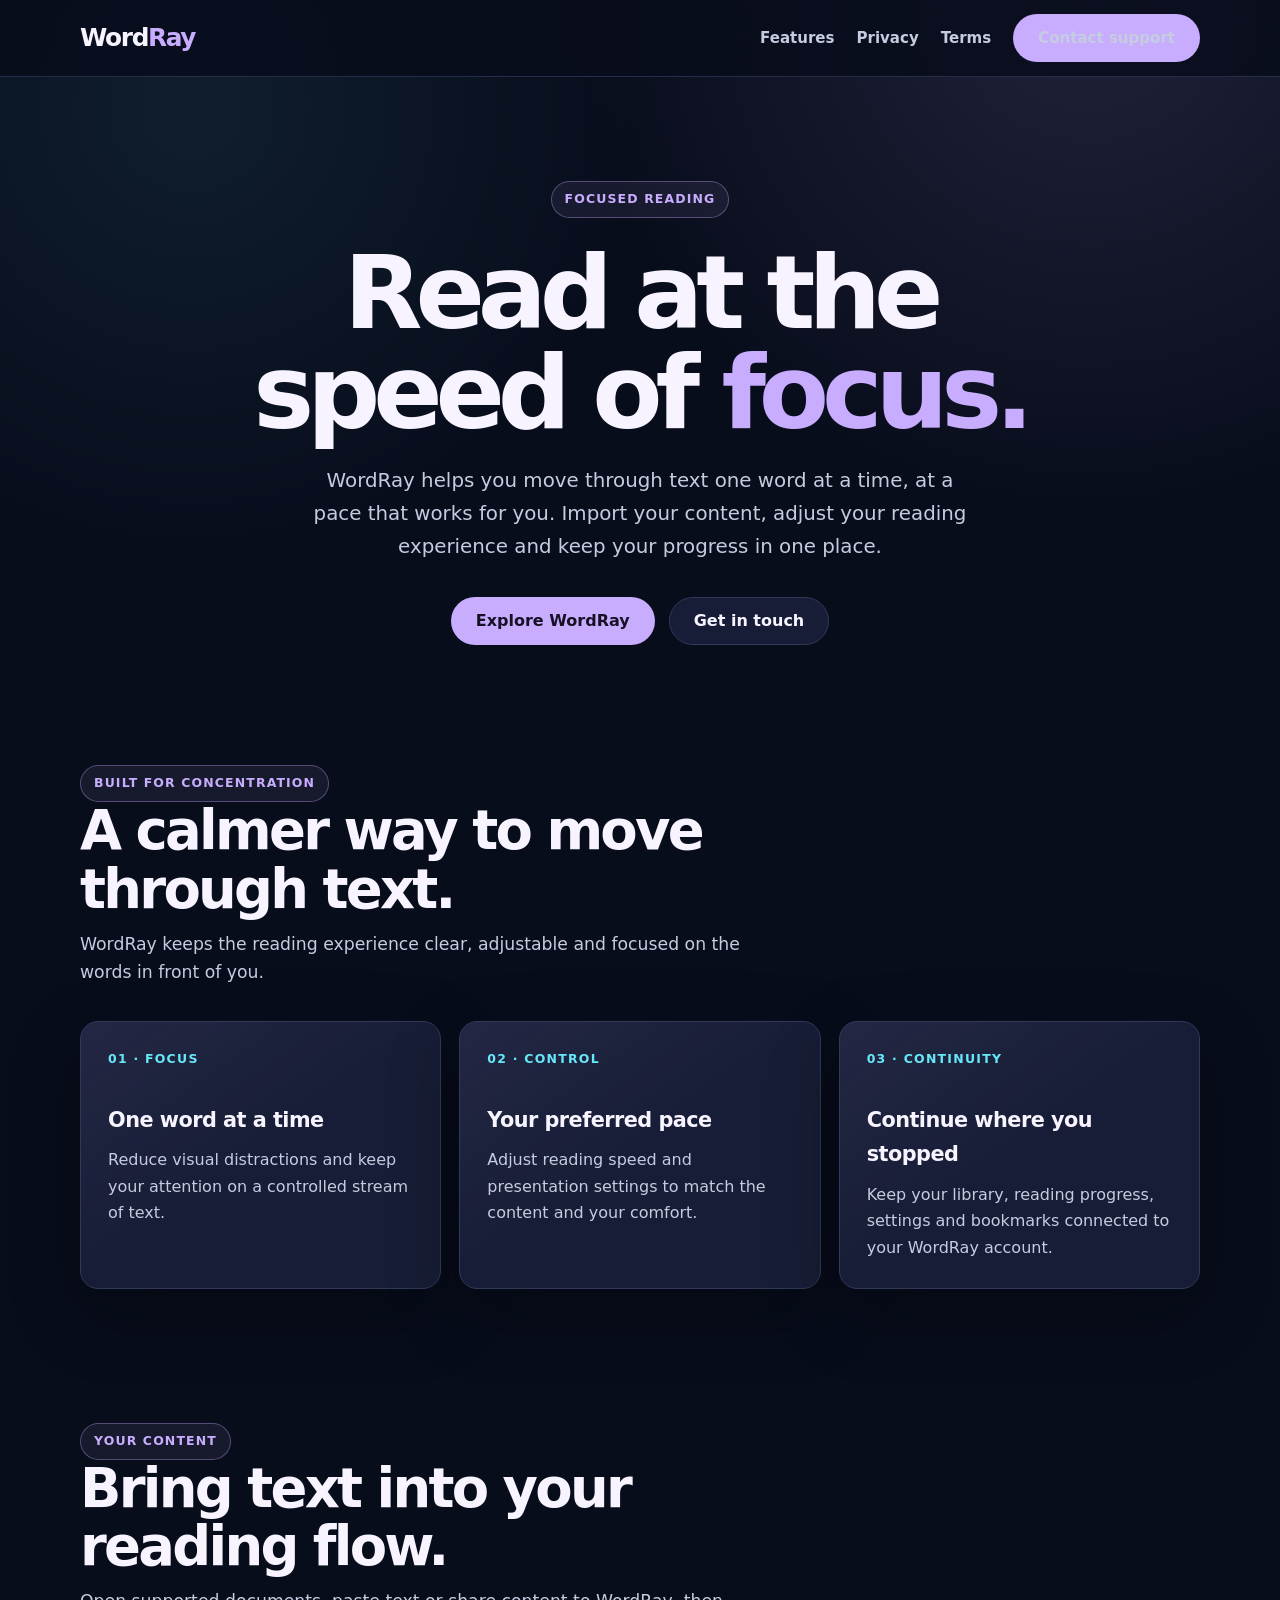
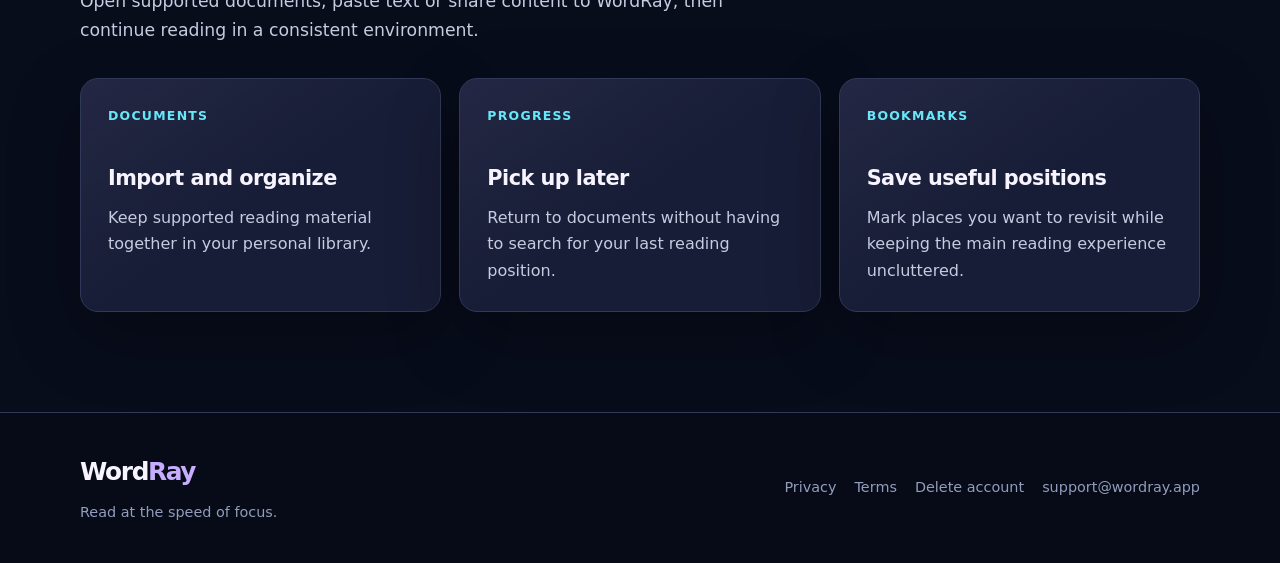
==== index.html @ e5bb1f6f "Add WordRay website and legal pages" ====
<!doctype html>
<html lang="en">
  <head>
    <meta charset="utf-8">
    <meta name="viewport" content="width=device-width, initial-scale=1">

    <title>WordRay — Read at the speed of focus</title>

    <meta
      name="description"
      content="WordRay is a focused reading app that helps you move through text one word at a time, at your preferred pace."
    >

    <meta name="theme-color" content="#080d1c">

    <meta property="og:type" content="website">
    <meta property="og:title" content="WordRay">
    <meta
      property="og:description"
      content="Read at the speed of focus."
    >
    <meta property="og:url" content="https://wordray.app/">

    <link rel="canonical" href="https://wordray.app/">
    <link rel="stylesheet" href="/assets/styles.css">
  </head>

  <body>
    <header class="site-header">
      <div class="container navigation">
        <a class="brand" href="/" aria-label="WordRay home">
          Word<span>Ray</span>
        </a>

        <nav class="navigation-links" aria-label="Main navigation">
          <a href="#features">Features</a>
          <a href="/privacy/">Privacy</a>
          <a href="/terms/">Terms</a>
          <a class="button" href="mailto:support@wordray.app">
            Contact support
          </a>
        </nav>
      </div>
    </header>

    <main>
      <section class="hero">
        <div class="container">
          <div class="eyebrow">Focused reading</div>

          <h1>
            Read at the speed of <span>focus.</span>
          </h1>

          <p class="hero-description">
            WordRay helps you move through text one word at a time,
            at a pace that works for you. Import your content, adjust
            your reading experience and keep your progress in one place.
          </p>

          <div class="hero-actions">
            <a class="button" href="#features">
              Explore WordRay
            </a>

            <a class="button button-secondary" href="mailto:support@wordray.app">
              Get in touch
            </a>
          </div>
        </div>
      </section>

      <section class="feature-section" id="features">
        <div class="container">
          <div class="section-heading">
            <div class="eyebrow">Built for concentration</div>

            <h2>A calmer way to move through text.</h2>

            <p>
              WordRay keeps the reading experience clear, adjustable and
              focused on the words in front of you.
            </p>
          </div>

          <div class="feature-grid">
            <article class="feature-card">
              <div class="feature-number">01 · FOCUS</div>

              <h3>One word at a time</h3>

              <p>
                Reduce visual distractions and keep your attention on a
                controlled stream of text.
              </p>
            </article>

            <article class="feature-card">
              <div class="feature-number">02 · CONTROL</div>

              <h3>Your preferred pace</h3>

              <p>
                Adjust reading speed and presentation settings to match the
                content and your comfort.
              </p>
            </article>

            <article class="feature-card">
              <div class="feature-number">03 · CONTINUITY</div>

              <h3>Continue where you stopped</h3>

              <p>
                Keep your library, reading progress, settings and bookmarks
                connected to your WordRay account.
              </p>
            </article>
          </div>
        </div>
      </section>

      <section class="feature-section">
        <div class="container">
          <div class="section-heading">
            <div class="eyebrow">Your content</div>

            <h2>Bring text into your reading flow.</h2>

            <p>
              Open supported documents, paste text or share content to
              WordRay, then continue reading in a consistent environment.
            </p>
          </div>

          <div class="feature-grid">
            <article class="feature-card">
              <div class="feature-number">DOCUMENTS</div>

              <h3>Import and organize</h3>

              <p>
                Keep supported reading material together in your personal
                library.
              </p>
            </article>

            <article class="feature-card">
              <div class="feature-number">PROGRESS</div>

              <h3>Pick up later</h3>

              <p>
                Return to documents without having to search for your last
                reading position.
              </p>
            </article>

            <article class="feature-card">
              <div class="feature-number">BOOKMARKS</div>

              <h3>Save useful positions</h3>

              <p>
                Mark places you want to revisit while keeping the main reading
                experience uncluttered.
              </p>
            </article>
          </div>
        </div>
      </section>
    </main>

    <footer class="site-footer">
      <div class="container footer-inner">
        <div class="footer-brand">
          <a class="brand" href="/">
            Word<span>Ray</span>
          </a>

          <p>Read at the speed of focus.</p>
        </div>

        <nav class="footer-links" aria-label="Legal and support">
          <a href="/privacy/">Privacy</a>
          <a href="/terms/">Terms</a>
          <a href="/delete-account/">Delete account</a>
          <a href="mailto:support@wordray.app">support@wordray.app</a>
        </nav>
      </div>
    </footer>
  </body>
</html>
---- assets/styles.css ----
:root {
  color-scheme: dark;

  --background: #080d1c;
  --background-soft: #0e1428;
  --surface: #171d36;
  --surface-soft: #202844;
  --border: #303958;

  --text: #f7f4ff;
  --text-soft: #c5cce0;
  --text-muted: #929dbc;

  --primary: #c8adff;
  --primary-strong: #b695ff;
  --primary-text: #171126;
  --accent: #67e8f9;
  --danger: #ff9b9b;

  --shadow: 0 24px 70px rgba(0, 0, 0, 0.32);
  --content-width: 1120px;
  --reading-width: 760px;
  --radius-large: 28px;
  --radius-medium: 18px;
  --radius-small: 12px;
}

* {
  box-sizing: border-box;
}

html {
  scroll-behavior: smooth;
}

body {
  min-height: 100vh;
  margin: 0;
  background:
    radial-gradient(circle at 15% 5%, rgba(103, 232, 249, 0.08), transparent 28rem),
    radial-gradient(circle at 85% 0%, rgba(200, 173, 255, 0.13), transparent 32rem),
    var(--background);
  color: var(--text);
  font-family:
    Inter, ui-sans-serif, system-ui, -apple-system, BlinkMacSystemFont, "Segoe UI",
    sans-serif;
  font-size: 16px;
  line-height: 1.65;
}

a {
  color: var(--primary);
  text-underline-offset: 0.2em;
}

a:hover {
  color: var(--accent);
}

img {
  max-width: 100%;
}

.container {
  width: min(calc(100% - 40px), var(--content-width));
  margin-inline: auto;
}

.site-header {
  position: sticky;
  z-index: 20;
  top: 0;
  border-bottom: 1px solid rgba(48, 57, 88, 0.75);
  background: rgba(8, 13, 28, 0.88);
  backdrop-filter: blur(18px);
}

.navigation {
  display: flex;
  min-height: 76px;
  align-items: center;
  justify-content: space-between;
  gap: 24px;
}

.brand {
  color: var(--text);
  font-size: 1.55rem;
  font-weight: 850;
  letter-spacing: -0.055em;
  text-decoration: none;
}

.brand span {
  color: var(--primary);
}

.navigation-links {
  display: flex;
  align-items: center;
  gap: 22px;
}

.navigation-links a {
  color: var(--text-soft);
  font-size: 0.94rem;
  font-weight: 650;
  text-decoration: none;
}

.navigation-links a:hover,
.navigation-links a[aria-current="page"] {
  color: var(--text);
}

.button {
  display: inline-flex;
  min-height: 48px;
  align-items: center;
  justify-content: center;
  padding: 0 24px;
  border: 1px solid transparent;
  border-radius: 999px;
  background: var(--primary);
  color: var(--primary-text);
  font-weight: 800;
  text-decoration: none;
  transition:
    background 160ms ease,
    border-color 160ms ease,
    color 160ms ease,
    transform 160ms ease;
}

.button:hover {
  background: var(--primary-strong);
  color: var(--primary-text);
  transform: translateY(-1px);
}

.button-secondary {
  border-color: var(--border);
  background: var(--surface);
  color: var(--text);
}

.button-secondary:hover {
  border-color: var(--primary);
  background: var(--surface-soft);
  color: var(--text);
}

.hero {
  padding: 104px 0 86px;
  text-align: center;
}

.eyebrow {
  display: inline-flex;
  align-items: center;
  padding: 7px 13px;
  border: 1px solid rgba(200, 173, 255, 0.35);
  border-radius: 999px;
  background: rgba(200, 173, 255, 0.08);
  color: var(--primary);
  font-size: 0.78rem;
  font-weight: 800;
  letter-spacing: 0.09em;
  text-transform: uppercase;
}

.hero h1 {
  max-width: 850px;
  margin: 25px auto 22px;
  font-size: clamp(3rem, 8vw, 6.5rem);
  line-height: 0.98;
  letter-spacing: -0.07em;
}

.hero h1 span {
  color: var(--primary);
}

.hero-description {
  max-width: 680px;
  margin: 0 auto;
  color: var(--text-soft);
  font-size: clamp(1.05rem, 2vw, 1.24rem);
}

.hero-actions {
  display: flex;
  justify-content: center;
  flex-wrap: wrap;
  gap: 14px;
  margin-top: 34px;
}

.feature-section {
  padding: 34px 0 100px;
}

.section-heading {
  max-width: 700px;
  margin-bottom: 34px;
}

.section-heading h2 {
  margin: 0 0 10px;
  font-size: clamp(2rem, 5vw, 3.4rem);
  line-height: 1.08;
  letter-spacing: -0.05em;
}

.section-heading p {
  margin: 0;
  color: var(--text-soft);
  font-size: 1.08rem;
}

.feature-grid {
  display: grid;
  grid-template-columns: repeat(3, 1fr);
  gap: 18px;
}

.feature-card {
  min-height: 220px;
  padding: 27px;
  border: 1px solid var(--border);
  border-radius: var(--radius-medium);
  background:
    linear-gradient(145deg, rgba(200, 173, 255, 0.07), transparent 50%),
    var(--surface);
  box-shadow: var(--shadow);
}

.feature-number {
  color: var(--accent);
  font-size: 0.78rem;
  font-weight: 850;
  letter-spacing: 0.1em;
}

.feature-card h3 {
  margin: 34px 0 10px;
  font-size: 1.3rem;
  letter-spacing: -0.025em;
}

.feature-card p {
  margin: 0;
  color: var(--text-soft);
}

.page-hero {
  padding: 80px 0 36px;
}

.page-hero-inner {
  width: min(100%, var(--reading-width));
  margin-inline: auto;
}

.page-hero h1 {
  margin: 18px 0 12px;
  font-size: clamp(2.5rem, 7vw, 4.8rem);
  line-height: 1.04;
  letter-spacing: -0.06em;
}

.page-hero p {
  margin: 0;
  color: var(--text-soft);
  font-size: 1.08rem;
}

.document {
  width: min(calc(100% - 40px), var(--reading-width));
  margin: 0 auto 100px;
  padding: 38px;
  border: 1px solid var(--border);
  border-radius: var(--radius-large);
  background: var(--surface);
  box-shadow: var(--shadow);
}

.document h2 {
  margin: 42px 0 10px;
  font-size: 1.55rem;
  line-height: 1.25;
  letter-spacing: -0.025em;
}

.document h2:first-child {
  margin-top: 0;
}

.document h3 {
  margin: 28px 0 8px;
  font-size: 1.14rem;
}

.document p,
.document li {
  color: var(--text-soft);
}

.document ul,
.document ol {
  padding-left: 1.4rem;
}

.document li + li {
  margin-top: 8px;
}

.document strong {
  color: var(--text);
}

.notice {
  margin: 28px 0;
  padding: 20px;
  border: 1px solid rgba(103, 232, 249, 0.26);
  border-radius: var(--radius-small);
  background: rgba(103, 232, 249, 0.06);
}

.notice p {
  margin: 0;
}

.danger-notice {
  border-color: rgba(255, 155, 155, 0.28);
  background: rgba(255, 155, 155, 0.06);
}

.danger-notice strong {
  color: var(--danger);
}

.steps {
  margin: 28px 0;
  padding: 0;
  list-style: none;
  counter-reset: steps;
}

.steps li {
  position: relative;
  min-height: 48px;
  padding-left: 62px;
  counter-increment: steps;
}

.steps li + li {
  margin-top: 22px;
}

.steps li::before {
  position: absolute;
  top: -4px;
  left: 0;
  display: grid;
  width: 44px;
  height: 44px;
  place-items: center;
  border: 1px solid var(--border);
  border-radius: 50%;
  background: var(--surface-soft);
  color: var(--primary);
  content: counter(steps);
  font-weight: 850;
}

.contact-card {
  margin-top: 32px;
  padding: 24px;
  border: 1px solid var(--border);
  border-radius: var(--radius-medium);
  background: var(--background-soft);
}

.contact-card h2,
.contact-card h3 {
  margin-top: 0;
}

.site-footer {
  border-top: 1px solid var(--border);
  background: rgba(6, 10, 22, 0.72);
}

.footer-inner {
  display: flex;
  min-height: 150px;
  align-items: center;
  justify-content: space-between;
  gap: 30px;
}

.footer-brand p {
  margin: 8px 0 0;
  color: var(--text-muted);
  font-size: 0.9rem;
}

.footer-links {
  display: flex;
  flex-wrap: wrap;
  justify-content: flex-end;
  gap: 18px;
}

.footer-links a {
  color: var(--text-muted);
  font-size: 0.9rem;
  text-decoration: none;
}

.footer-links a:hover {
  color: var(--text);
}

.meta {
  color: var(--text-muted);
  font-size: 0.88rem;
}

.code-value {
  display: inline-block;
  max-width: 100%;
  padding: 3px 8px;
  border: 1px solid var(--border);
  border-radius: 7px;
  background: var(--background-soft);
  color: var(--accent);
  font-family: Consolas, "Courier New", monospace;
  font-size: 0.9em;
  overflow-wrap: anywhere;
}

@media (max-width: 820px) {
  .navigation {
    min-height: 68px;
  }

  .navigation-links a:not(.button) {
    display: none;
  }

  .hero {
    padding: 78px 0 65px;
  }

  .feature-grid {
    grid-template-columns: 1fr;
  }

  .feature-card {
    min-height: auto;
  }

  .page-hero {
    padding-top: 60px;
  }

  .document {
    padding: 28px 24px;
    border-radius: 22px;
  }

  .footer-inner {
    align-items: flex-start;
    flex-direction: column;
    padding: 40px 0;
  }

  .footer-links {
    justify-content: flex-start;
  }
}

@media (max-width: 480px) {
  .container,
  .document {
    width: min(calc(100% - 28px), var(--content-width));
  }

  .navigation-links .button {
    min-height: 42px;
    padding-inline: 17px;
    font-size: 0.88rem;
  }

  .hero h1 {
    font-size: 3.25rem;
  }

  .hero-actions {
    align-items: stretch;
    flex-direction: column;
  }

  .button {
    width: 100%;
  }

  .document {
    padding: 24px 19px;
  }
}

@media (prefers-reduced-motion: reduce) {
  html {
    scroll-behavior: auto;
  }

  *,
  *::before,
  *::after {
    transition: none !important;
  }
}
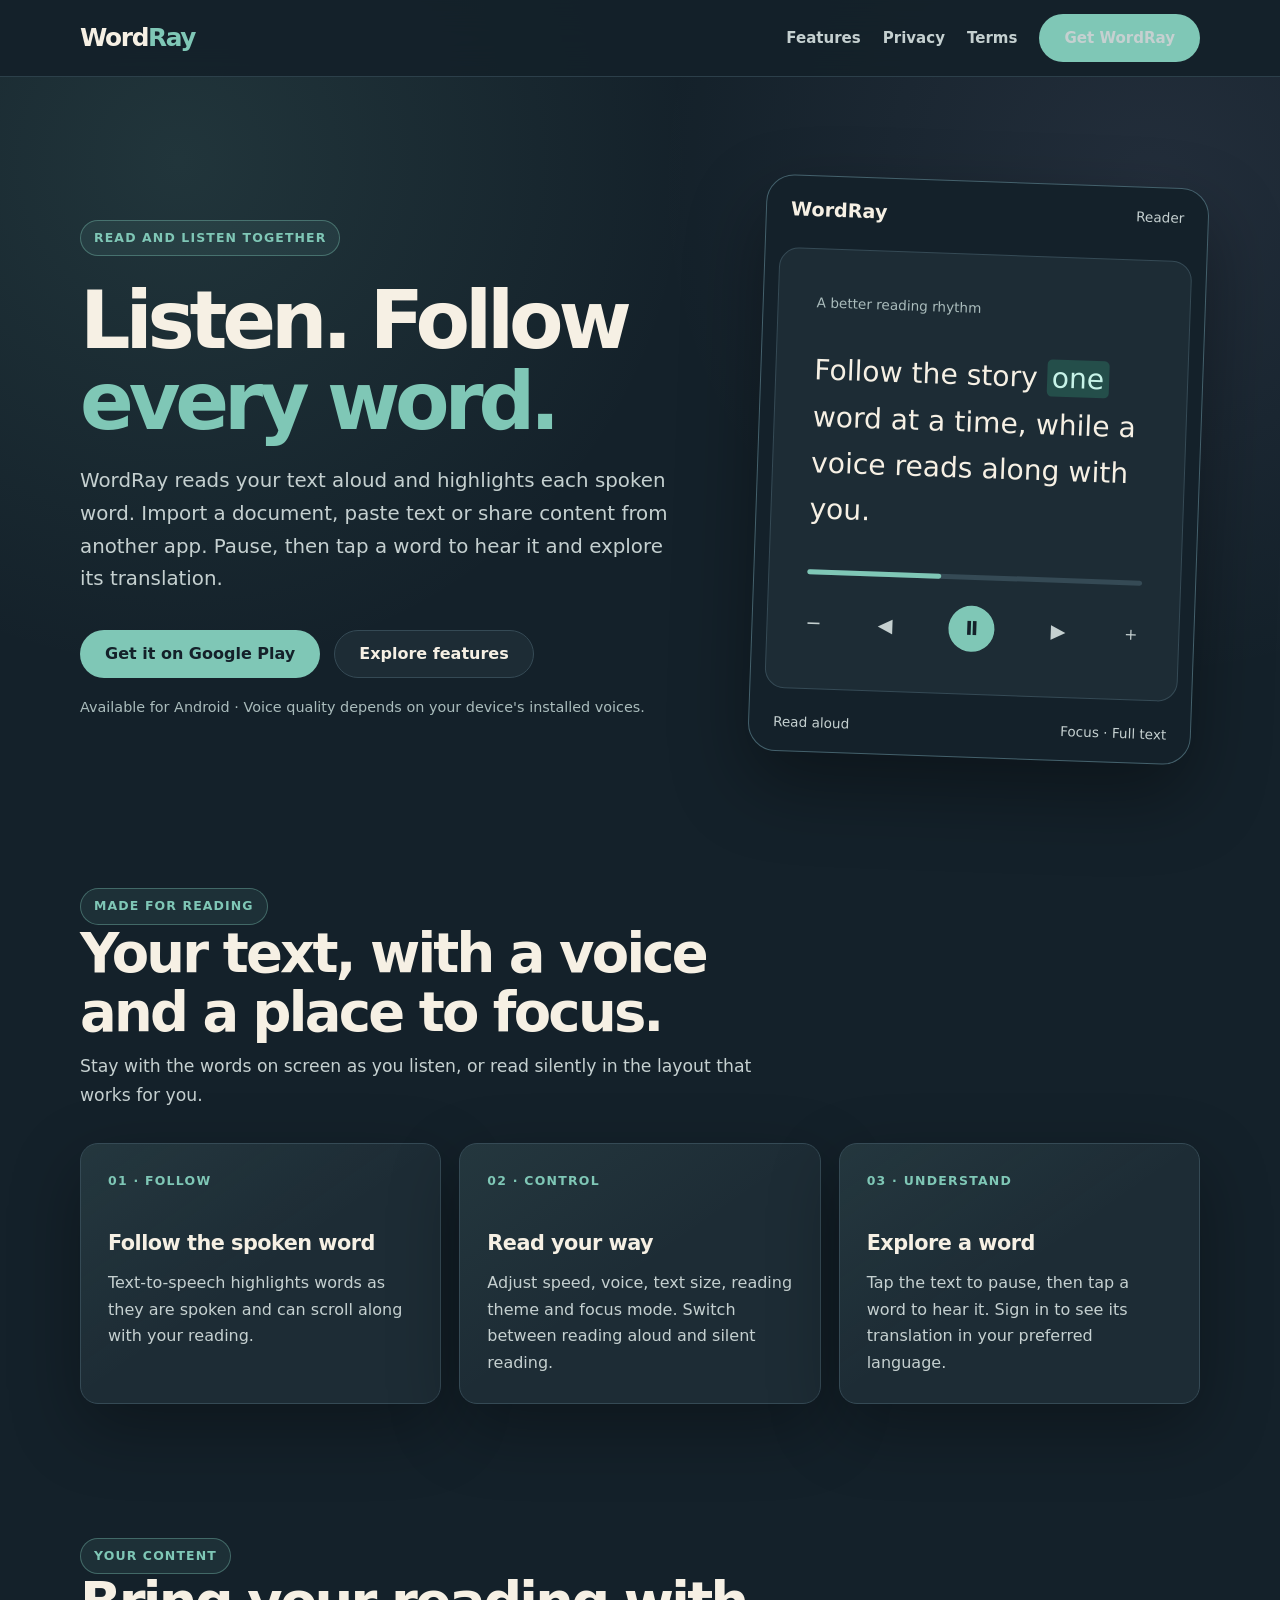
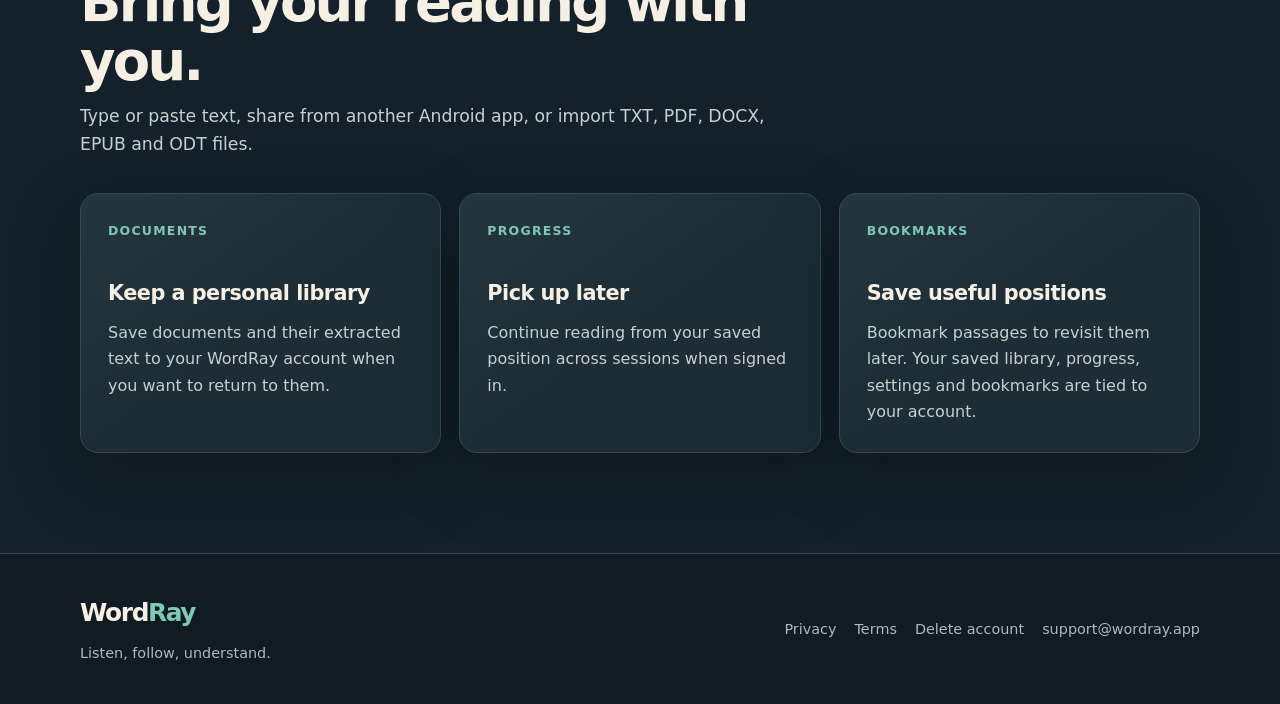
==== commit 3f5978c3: "Update WordRay site copy and app theme" ====
--- a/index.html
+++ b/index.html
@@ -4,20 +4,20 @@
     <meta charset="utf-8">
     <meta name="viewport" content="width=device-width, initial-scale=1">
 
-    <title>WordRay — Read at the speed of focus</title>
+    <title>WordRay — Listen, follow, understand</title>
 
     <meta
       name="description"
-      content="WordRay is a focused reading app that helps you move through text one word at a time, at your preferred pace."
+      content="Read documents and pasted text aloud with word highlighting. Import TXT, PDF, DOCX, EPUB or ODT, translate words and save your place with WordRay."
     >
 
-    <meta name="theme-color" content="#080d1c">
+    <meta name="theme-color" content="#14212a">
 
     <meta property="og:type" content="website">
     <meta property="og:title" content="WordRay">
     <meta
       property="og:description"
-      content="Read at the speed of focus."
+      content="Listen as WordRay highlights each spoken word. Import documents, translate words and pick up where you stopped."
     >
     <meta property="og:url" content="https://wordray.app/">
 
@@ -36,8 +36,8 @@
           <a href="#features">Features</a>
           <a href="/privacy/">Privacy</a>
           <a href="/terms/">Terms</a>
-          <a class="button" href="mailto:support@wordray.app">
-            Contact support
+          <a class="button" href="https://play.google.com/store/apps/details?id=app.wordray.wordray">
+            Get WordRay
           </a>
         </nav>
       </div>
@@ -45,27 +45,41 @@
 
     <main>
       <section class="hero">
-        <div class="container">
-          <div class="eyebrow">Focused reading</div>
-
-          <h1>
-            Read at the speed of <span>focus.</span>
-          </h1>
-
-          <p class="hero-description">
-            WordRay helps you move through text one word at a time,
-            at a pace that works for you. Import your content, adjust
-            your reading experience and keep your progress in one place.
-          </p>
-
-          <div class="hero-actions">
-            <a class="button" href="#features">
-              Explore WordRay
-            </a>
-
-            <a class="button button-secondary" href="mailto:support@wordray.app">
-              Get in touch
-            </a>
+        <div class="container hero-layout">
+          <div class="hero-copy">
+            <div class="eyebrow">Read and listen together</div>
+
+            <h1>
+              Listen. Follow <span>every word.</span>
+            </h1>
+
+            <p class="hero-description">
+              WordRay reads your text aloud and highlights each spoken word.
+              Import a document, paste text or share content from another app.
+              Pause, then tap a word to hear it and explore its translation.
+            </p>
+
+            <div class="hero-actions">
+              <a class="button" href="https://play.google.com/store/apps/details?id=app.wordray.wordray">
+                Get it on Google Play
+              </a>
+
+              <a class="button button-secondary" href="#features">
+                Explore features
+              </a>
+            </div>
+            <p class="hero-note">Available for Android · Voice quality depends on your device's installed voices.</p>
+          </div>
+
+          <div class="reader-preview" role="img" aria-label="Illustration of a WordRay reader with a highlighted word">
+            <div class="preview-top"><span>WordRay</span><span>Reader</span></div>
+            <div class="preview-paper">
+              <div class="preview-label">A better reading rhythm</div>
+              <p>Follow the story <span class="preview-highlight">one</span> word at a time, while a voice reads along with you.</p>
+              <div class="preview-progress"><span></span></div>
+              <div class="preview-controls" aria-hidden="true"><span>−</span><span>◀</span><span class="preview-play">Ⅱ</span><span>▶</span><span>＋</span></div>
+            </div>
+            <div class="preview-bottom"><span>Read aloud</span><span>Focus · Full text</span></div>
           </div>
         </div>
       </section>
@@ -73,47 +87,47 @@
       <section class="feature-section" id="features">
         <div class="container">
           <div class="section-heading">
-            <div class="eyebrow">Built for concentration</div>
-
-            <h2>A calmer way to move through text.</h2>
+            <div class="eyebrow">Made for reading</div>
+
+            <h2>Your text, with a voice and a place to focus.</h2>
 
             <p>
-              WordRay keeps the reading experience clear, adjustable and
-              focused on the words in front of you.
+              Stay with the words on screen as you listen, or read silently
+              in the layout that works for you.
             </p>
           </div>
 
           <div class="feature-grid">
             <article class="feature-card">
-              <div class="feature-number">01 · FOCUS</div>
-
-              <h3>One word at a time</h3>
-
-              <p>
-                Reduce visual distractions and keep your attention on a
-                controlled stream of text.
+              <div class="feature-number">01 · FOLLOW</div>
+
+              <h3>Follow the spoken word</h3>
+
+              <p>
+                Text-to-speech highlights words as they are spoken and can
+                scroll along with your reading.
               </p>
             </article>
 
             <article class="feature-card">
               <div class="feature-number">02 · CONTROL</div>
 
-              <h3>Your preferred pace</h3>
-
-              <p>
-                Adjust reading speed and presentation settings to match the
-                content and your comfort.
-              </p>
-            </article>
-
-            <article class="feature-card">
-              <div class="feature-number">03 · CONTINUITY</div>
-
-              <h3>Continue where you stopped</h3>
-
-              <p>
-                Keep your library, reading progress, settings and bookmarks
-                connected to your WordRay account.
+              <h3>Read your way</h3>
+
+              <p>
+                Adjust speed, voice, text size, reading theme and focus mode.
+                Switch between reading aloud and silent reading.
+              </p>
+            </article>
+
+            <article class="feature-card">
+              <div class="feature-number">03 · UNDERSTAND</div>
+
+              <h3>Explore a word</h3>
+
+              <p>
+                Tap the text to pause, then tap a word to hear it. Sign in to
+                see its translation in your preferred language.
               </p>
             </article>
           </div>
@@ -125,11 +139,11 @@
           <div class="section-heading">
             <div class="eyebrow">Your content</div>
 
-            <h2>Bring text into your reading flow.</h2>
+            <h2>Bring your reading with you.</h2>
 
             <p>
-              Open supported documents, paste text or share content to
-              WordRay, then continue reading in a consistent environment.
+              Type or paste text, share from another Android app, or import
+              TXT, PDF, DOCX, EPUB and ODT files.
             </p>
           </div>
 
@@ -137,11 +151,11 @@
             <article class="feature-card">
               <div class="feature-number">DOCUMENTS</div>
 
-              <h3>Import and organize</h3>
-
-              <p>
-                Keep supported reading material together in your personal
-                library.
+              <h3>Keep a personal library</h3>
+
+              <p>
+                Save documents and their extracted text to your WordRay
+                account when you want to return to them.
               </p>
             </article>
 
@@ -151,8 +165,8 @@
               <h3>Pick up later</h3>
 
               <p>
-                Return to documents without having to search for your last
-                reading position.
+                Continue reading from your saved position across sessions
+                when signed in.
               </p>
             </article>
 
@@ -162,8 +176,8 @@
               <h3>Save useful positions</h3>
 
               <p>
-                Mark places you want to revisit while keeping the main reading
-                experience uncluttered.
+                Bookmark passages to revisit them later. Your saved library,
+                progress, settings and bookmarks are tied to your account.
               </p>
             </article>
           </div>
@@ -178,7 +192,7 @@
             Word<span>Ray</span>
           </a>
 
-          <p>Read at the speed of focus.</p>
+          <p>Listen, follow, understand.</p>
         </div>
 
         <nav class="footer-links" aria-label="Legal and support">
@@ -190,4 +204,4 @@
       </div>
     </footer>
   </body>
-</html>+</html>
--- a/assets/styles.css
+++ b/assets/styles.css
@@ -1,21 +1,21 @@
 :root {
   color-scheme: dark;
 
-  --background: #080d1c;
-  --background-soft: #0e1428;
-  --surface: #171d36;
-  --surface-soft: #202844;
-  --border: #303958;
-
-  --text: #f7f4ff;
-  --text-soft: #c5cce0;
-  --text-muted: #929dbc;
-
-  --primary: #c8adff;
-  --primary-strong: #b695ff;
-  --primary-text: #171126;
-  --accent: #67e8f9;
-  --danger: #ff9b9b;
+  --background: #14212a;
+  --background-soft: #182832;
+  --surface: #1d2c35;
+  --surface-soft: #243b44;
+  --border: #354a55;
+
+  --text: #f6f0e4;
+  --text-soft: #c5d0d0;
+  --text-muted: #aabcbc;
+
+  --primary: #7fc7b6;
+  --primary-strong: #a3ddce;
+  --primary-text: #14212a;
+  --accent: #b8afe6;
+  --danger: #ef896d;
 
   --shadow: 0 24px 70px rgba(0, 0, 0, 0.32);
   --content-width: 1120px;
@@ -37,8 +37,8 @@
   min-height: 100vh;
   margin: 0;
   background:
-    radial-gradient(circle at 15% 5%, rgba(103, 232, 249, 0.08), transparent 28rem),
-    radial-gradient(circle at 85% 0%, rgba(200, 173, 255, 0.13), transparent 32rem),
+    radial-gradient(circle at 14% 7%, rgba(127, 199, 182, 0.12), transparent 32rem),
+    radial-gradient(circle at 90% 8%, rgba(184, 175, 230, 0.09), transparent 31rem),
     var(--background);
   color: var(--text);
   font-family:
@@ -54,7 +54,12 @@
 }
 
 a:hover {
-  color: var(--accent);
+  color: var(--primary-strong);
+}
+
+a:focus-visible {
+  outline: 2px solid var(--primary);
+  outline-offset: 4px;
 }
 
 img {
@@ -70,8 +75,8 @@
   position: sticky;
   z-index: 20;
   top: 0;
-  border-bottom: 1px solid rgba(48, 57, 88, 0.75);
-  background: rgba(8, 13, 28, 0.88);
+  border-bottom: 1px solid rgba(53, 74, 85, 0.75);
+  background: rgba(20, 33, 42, 0.92);
   backdrop-filter: blur(18px);
 }
 
@@ -151,17 +156,23 @@
 }
 
 .hero {
-  padding: 104px 0 86px;
-  text-align: center;
+  padding: 104px 0 96px;
+}
+
+.hero-layout {
+  display: grid;
+  grid-template-columns: minmax(0, 1.15fr) minmax(320px, 0.85fr);
+  align-items: center;
+  gap: clamp(36px, 6vw, 94px);
 }
 
 .eyebrow {
   display: inline-flex;
   align-items: center;
   padding: 7px 13px;
-  border: 1px solid rgba(200, 173, 255, 0.35);
+  border: 1px solid rgba(127, 199, 182, 0.38);
   border-radius: 999px;
-  background: rgba(200, 173, 255, 0.08);
+  background: rgba(127, 199, 182, 0.09);
   color: var(--primary);
   font-size: 0.78rem;
   font-weight: 800;
@@ -170,11 +181,11 @@
 }
 
 .hero h1 {
-  max-width: 850px;
-  margin: 25px auto 22px;
-  font-size: clamp(3rem, 8vw, 6.5rem);
-  line-height: 0.98;
-  letter-spacing: -0.07em;
+  max-width: 650px;
+  margin: 25px 0 22px;
+  font-size: clamp(3.4rem, 6.2vw, 5.8rem);
+  line-height: 1.02;
+  letter-spacing: -0.065em;
 }
 
 .hero h1 span {
@@ -183,17 +194,107 @@
 
 .hero-description {
   max-width: 680px;
-  margin: 0 auto;
+  margin: 0;
   color: var(--text-soft);
   font-size: clamp(1.05rem, 2vw, 1.24rem);
 }
 
 .hero-actions {
   display: flex;
-  justify-content: center;
   flex-wrap: wrap;
   gap: 14px;
   margin-top: 34px;
+}
+
+.hero-note {
+  margin: 18px 0 0;
+  color: var(--text-muted);
+  font-size: 0.9rem;
+}
+
+.reader-preview {
+  overflow: hidden;
+  border: 1px solid #44616c;
+  border-radius: 28px;
+  background: #14212a;
+  box-shadow: 0 32px 75px rgba(0, 0, 0, 0.36);
+  transform: rotate(2deg);
+}
+
+.preview-top,
+.preview-bottom {
+  display: flex;
+  justify-content: space-between;
+  padding: 18px 24px;
+  color: var(--text-soft);
+  font-size: 0.85rem;
+}
+
+.preview-top span:first-child {
+  color: var(--text);
+  font-size: 1.2rem;
+  font-weight: 800;
+}
+
+.preview-paper {
+  margin: 4px 14px;
+  padding: clamp(28px, 4vw, 42px) clamp(23px, 4vw, 38px);
+  border: 1px solid #354a55;
+  border-radius: 20px;
+  background: #1d2c35;
+}
+
+.preview-label {
+  color: var(--text-muted);
+  font-size: 0.85rem;
+}
+
+.preview-paper p {
+  margin: 34px 0 36px;
+  color: #f6f0e4;
+  font-size: clamp(1.45rem, 2.2vw, 1.85rem);
+  line-height: 1.65;
+}
+
+.preview-highlight {
+  padding: 2px 5px;
+  border-radius: 5px;
+  background: #244e4a;
+  color: #c7f3e8;
+}
+
+.preview-progress {
+  height: 5px;
+  border-radius: 99px;
+  background: #354a55;
+}
+
+.preview-progress span {
+  display: block;
+  width: 40%;
+  height: 100%;
+  border-radius: inherit;
+  background: var(--primary);
+}
+
+.preview-controls {
+  display: flex;
+  justify-content: space-between;
+  align-items: center;
+  margin-top: 26px;
+  color: var(--text-soft);
+  font-size: 1.2rem;
+}
+
+.preview-play {
+  display: grid;
+  width: 46px;
+  height: 46px;
+  place-items: center;
+  border-radius: 50%;
+  background: var(--primary);
+  color: var(--primary-text);
+  font-weight: 800;
 }
 
 .feature-section {
@@ -230,13 +331,13 @@
   border: 1px solid var(--border);
   border-radius: var(--radius-medium);
   background:
-    linear-gradient(145deg, rgba(200, 173, 255, 0.07), transparent 50%),
+    linear-gradient(145deg, rgba(127, 199, 182, 0.07), transparent 50%),
     var(--surface);
   box-shadow: var(--shadow);
 }
 
 .feature-number {
-  color: var(--accent);
+  color: var(--primary);
   font-size: 0.78rem;
   font-weight: 850;
   letter-spacing: 0.1em;
@@ -322,9 +423,9 @@
 .notice {
   margin: 28px 0;
   padding: 20px;
-  border: 1px solid rgba(103, 232, 249, 0.26);
+  border: 1px solid rgba(127, 199, 182, 0.3);
   border-radius: var(--radius-small);
-  background: rgba(103, 232, 249, 0.06);
+  background: rgba(127, 199, 182, 0.07);
 }
 
 .notice p {
@@ -332,8 +433,8 @@
 }
 
 .danger-notice {
-  border-color: rgba(255, 155, 155, 0.28);
-  background: rgba(255, 155, 155, 0.06);
+  border-color: rgba(239, 137, 109, 0.32);
+  background: rgba(239, 137, 109, 0.07);
 }
 
 .danger-notice strong {
@@ -389,7 +490,7 @@
 
 .site-footer {
   border-top: 1px solid var(--border);
-  background: rgba(6, 10, 22, 0.72);
+  background: rgba(14, 25, 32, 0.72);
 }
 
 .footer-inner {
@@ -454,6 +555,16 @@
     padding: 78px 0 65px;
   }
 
+  .hero-layout {
+    grid-template-columns: 1fr;
+  }
+
+  .reader-preview {
+    width: min(100%, 530px);
+    margin-inline: auto;
+    transform: none;
+  }
+
   .feature-grid {
     grid-template-columns: 1fr;
   }
@@ -495,7 +606,7 @@
   }
 
   .hero h1 {
-    font-size: 3.25rem;
+    font-size: clamp(2.8rem, 12vw, 3.5rem);
   }
 
   .hero-actions {
@@ -522,4 +633,4 @@
   *::after {
     transition: none !important;
   }
-}+}
